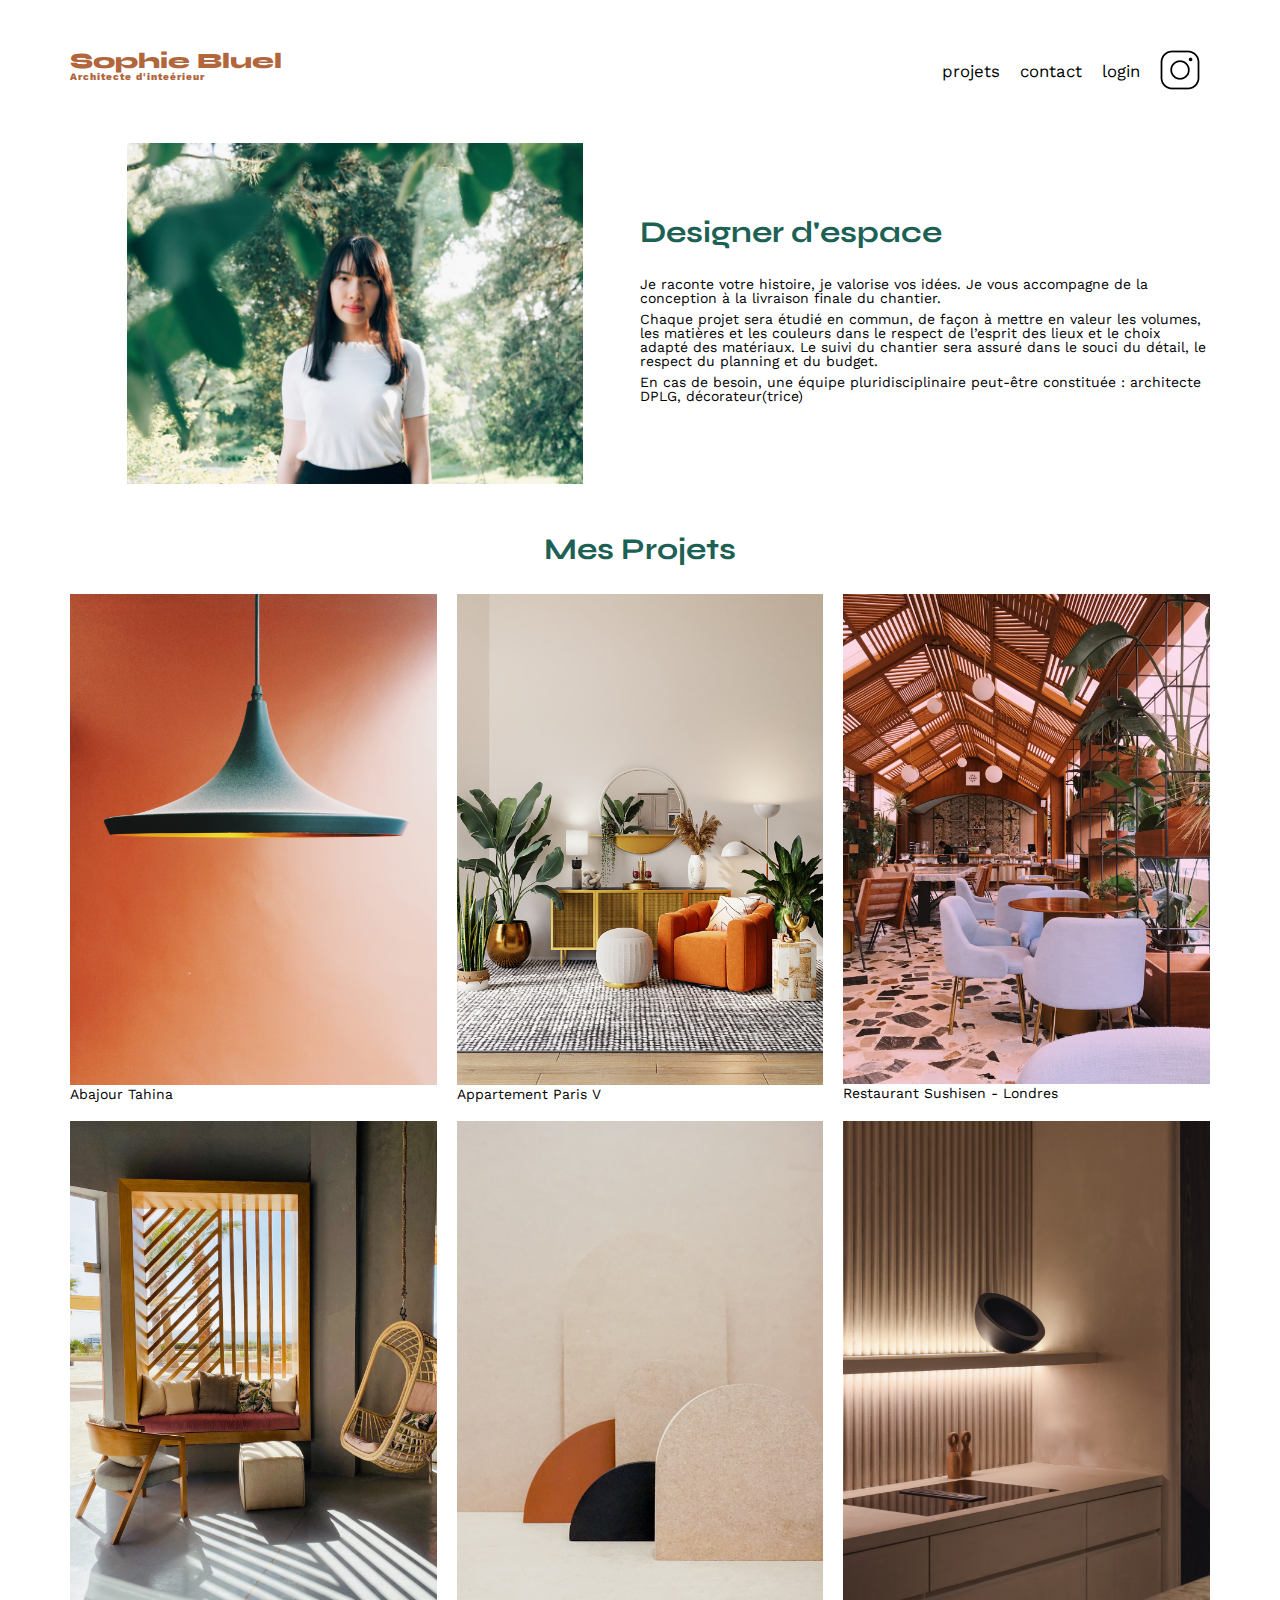
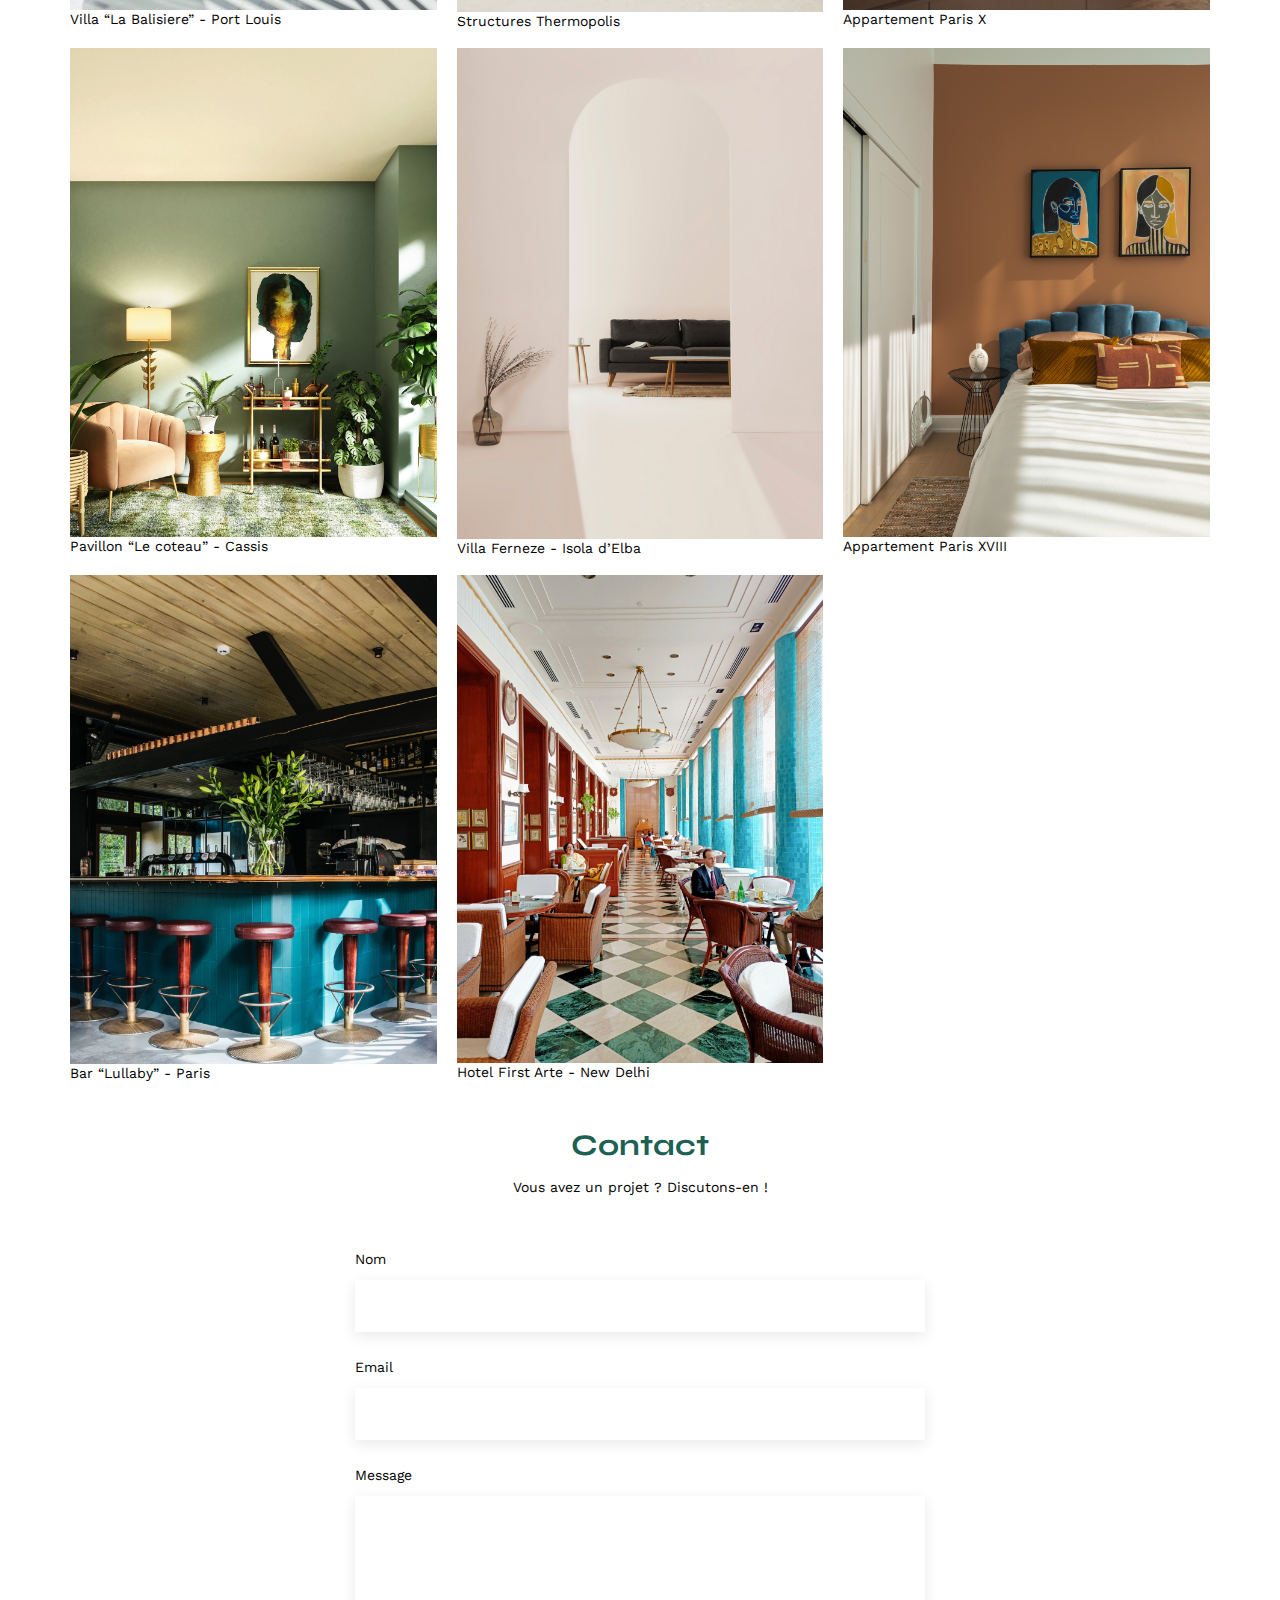
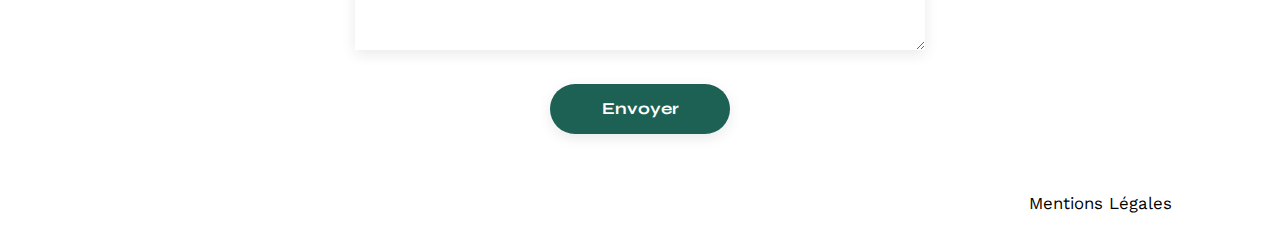
==== FrontEnd/index.html @ 5896e0c4 "Documentation original" ====
<!DOCTYPE html>
<html lang="fr">
<head>
	<meta charset="UTF-8">
	<title>Sophie Bluel - Architecte d'intérieur</title>
	<meta name="viewport" content="width=device-width, initial-scale=1.0">
	<link rel="preconnect" href="https://fonts.googleapis.com">
	<link rel="preconnect" href="https://fonts.gstatic.com" crossorigin>
	<link href="https://fonts.googleapis.com/css2?family=Syne:wght@700;800&family=Work+Sans&display=swap" rel="stylesheet">
	<meta name="description" content="">
	<link rel="stylesheet" href="./assets/style.css">
</head>
<body>
<header>
	<h1>Sophie Bluel <span>Architecte d'inteérieur</span></h1>
	<nav>
		<ul>
			<li>projets</li>
			<li>contact</li>
			<li>login</li>
			<li><img src="./assets/icons/instagram.png" alt="Instagram"></li>
		</ul>
	</nav>
</header>
<main>
	<section id="introduction">
		<figure>
			<img src="./assets/images/sophie-bluel.png" alt="">
		</figure>
		<article>
			<h2>Designer d'espace</h2>
			<p>Je raconte votre histoire, je valorise vos idées. Je vous accompagne de la conception à la livraison finale du chantier.</p>
			<p>Chaque projet sera étudié en commun, de façon à mettre en valeur les volumes, les matières et les couleurs dans le respect de l’esprit des lieux et le choix adapté des matériaux. Le suivi du chantier sera assuré dans le souci du détail, le respect du planning et du budget.</p>
			<p>En cas de besoin, une équipe pluridisciplinaire peut-être constituée : architecte DPLG, décorateur(trice)</p>
		</article>
	</section>
	<section id="portfolio">
		<h2>Mes Projets</h2>
		<div class="gallery">
			<figure>
				<img src="assets/images/abajour-tahina.png" alt="Abajour Tahina">
				<figcaption>Abajour Tahina</figcaption>
			</figure>
			<figure>
				<img src="assets/images/appartement-paris-v.png" alt="Appartement Paris V">
				<figcaption>Appartement Paris V</figcaption>
			</figure>
			<figure>
				<img src="assets/images/restaurant-sushisen-londres.png" alt="Restaurant Sushisen - Londres">
				<figcaption>Restaurant Sushisen - Londres</figcaption>
			</figure>
			<figure>
				<img src="assets/images/la-balisiere.png" alt="Villa “La Balisiere” - Port Louis">
				<figcaption>Villa “La Balisiere” - Port Louis</figcaption>
			</figure>
			<figure>
				<img src="assets/images/structures-thermopolis.png" alt="Structures Thermopolis">
				<figcaption>Structures Thermopolis</figcaption>
			</figure>
			<figure>
				<img src="assets/images/appartement-paris-x.png" alt="Appartement Paris X">
				<figcaption>Appartement Paris X</figcaption>
			</figure>
			<figure>
				<img src="assets/images/le-coteau-cassis.png" alt="Pavillon “Le coteau” - Cassis">
				<figcaption>Pavillon “Le coteau” - Cassis</figcaption>
			</figure>
			<figure>
				<img src="assets/images/villa-ferneze.png" alt="Villa Ferneze - Isola d’Elba">
				<figcaption>Villa Ferneze - Isola d’Elba</figcaption>
			</figure>
			<figure>
				<img src="assets/images/appartement-paris-xviii.png" alt="Appartement Paris XVIII">
				<figcaption>Appartement Paris XVIII</figcaption>
			</figure>
			<figure>
				<img src="assets/images/bar-lullaby-paris.png" alt="Bar “Lullaby” - Paris">
				<figcaption>Bar “Lullaby” - Paris</figcaption>
			</figure>
			<figure>
				<img src="assets/images/hotel-first-arte-new-delhi.png" alt="Hotel First Arte - New Delhi">
				<figcaption>Hotel First Arte - New Delhi</figcaption>
			</figure>
		</div>
	</section>
	<section id="contact">
		<h2>Contact</h2>
		<p>Vous avez un projet ? Discutons-en !</p>
		<form action="#" method="post">
			<label for="name">Nom</label>
			<input type="text" name="name" id="name">
			<label for="email">Email</label>
			<input type="email" name="email" id="email">
			<label for="message">Message</label>
			<textarea name="message" id="message" cols="30" rows="10"></textarea>
			<input type="submit" value="Envoyer">
		</form>
	</section>
</main>

<footer>
	<nav>
		<ul>
			<li>Mentions Légales</li>
		</ul>
	</nav>
</footer>
</body>
</html>
---- FrontEnd/assets/style.css ----
/* http://meyerweb.com/eric/tools/css/reset/
   v2.0 | 20110126
   License: none (public domain)
*/

html, body, div, span, applet, object, iframe,
h1, h2, h3, h4, h5, h6, p, blockquote, pre,
a, abbr, acronym, address, big, cite, code,
del, dfn, em, img, ins, kbd, q, s, samp,
small, strike, strong, sub, sup, tt, var,
b, u, i, center,
dl, dt, dd, ol, ul, li,
fieldset, form, label, legend,
table, caption, tbody, tfoot, thead, tr, th, td,
article, aside, canvas, details, embed,
figure, figcaption, footer, header, hgroup,
menu, nav, output, ruby, section, summary,
time, mark, audio, video {
	margin: 0;
	padding: 0;
	border: 0;
	font-size: 100%;
	font: inherit;
	vertical-align: baseline;
}
/* HTML5 display-role reset for older browsers */
article, aside, details, figcaption, figure,
footer, header, hgroup, menu, nav, section {
	display: block;
}
body {
	line-height: 1;
}
ol, ul {
	list-style: none;
}
blockquote, q {
	quotes: none;
}
blockquote:before, blockquote:after,
q:before, q:after {
	content: '';
	content: none;
}
table {
	border-collapse: collapse;
	border-spacing: 0;
}
/** end reset css**/
body {
	max-width: 1140px;
	margin:auto;
	font-family: 'Work Sans' ;
	font-size: 14px;
}
header {
	display: flex;
	justify-content: space-between;
	margin: 50px 0
}
section {
	margin: 50px 0
}

h1{
	display: flex;
	flex-direction: column;
	font-family: 'Syne';
	font-size: 22px;
	font-weight: 800;
	color: #B1663C
}

h1 > span {
	font-family: 'Work Sans';
	font-size:10px;
	letter-spacing: 0.1em;
;
}

h2{
	font-family: 'Syne';
	font-weight: 700;
	font-size: 30px;
	color: #1D6154
}
nav ul {
	display: flex;
	align-items: center;
	list-style-type: none;

}
nav li {
	padding: 0 10px;
	font-size: 1.2em;
}

li:hover {
	color: #B1663C;
}
#introduction {
	display: flex;
	align-items: center;
}
#introduction figure {
	flex: 1
}
#introduction img {
	display: block;
	margin: auto;
	width: 80%;
}

#introduction article {
	flex: 1
}
#introduction h2 {
	margin-bottom: 1em;
}

#introduction p {
	margin-bottom: 0.5em;
}
#portfolio h2 {
	text-align: center;
	margin-bottom: 1em;
}
.gallery {
	width: 100%;
	display: grid;
	grid-template-columns: 1fr 1fr 1fr;
	grid-column-gap: 20px;
	grid-row-gap: 20px;
}

.gallery img {
	width: 100%;

}
#contact {
	width: 50%;
margin: auto;
}
#contact > * {
	text-align: center;

}
#contact h2{
	margin-bottom: 20px;
}
#contact form {
	text-align: left;
	margin-top:30px;
	display: flex;
	flex-direction: column;
}

#contact input {
	height: 50px;
	font-size: 1.2em;
	border: none;
	box-shadow: 0px 4px 14px rgba(0, 0, 0, 0.09);
}
#contact label {
	margin: 2em 0 1em 0;
}
#contact textarea {
	border: none;
	box-shadow: 0px 4px 14px rgba(0, 0, 0, 0.09);
}

input[type="submit"]{
	font-family: 'Syne';
	font-weight: 700;
	color: white;
	background-color: #1D6154;
	margin : 2em auto ;
	width: 180px;
	text-align: center;
	border-radius: 60px ;
}

footer nav ul {
	display: flex;
	justify-content: flex-end;
	margin: 2em
}
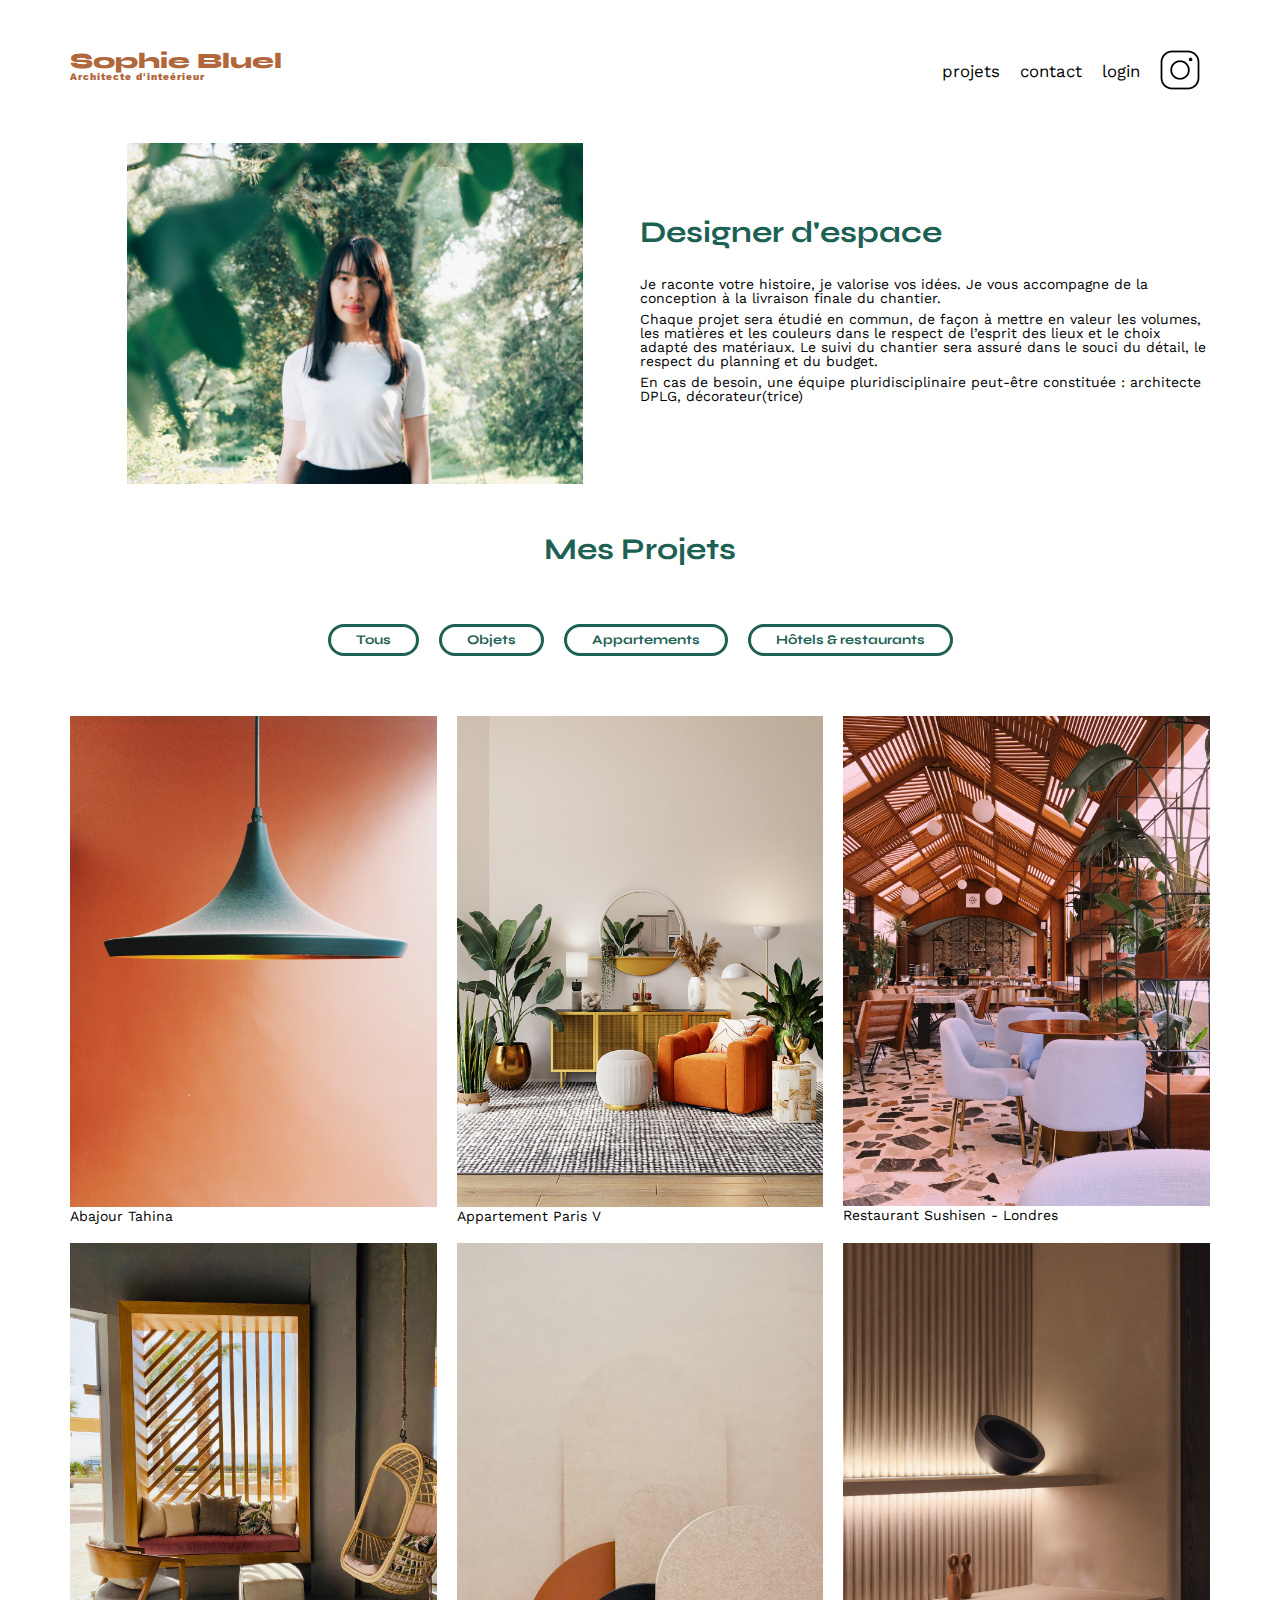
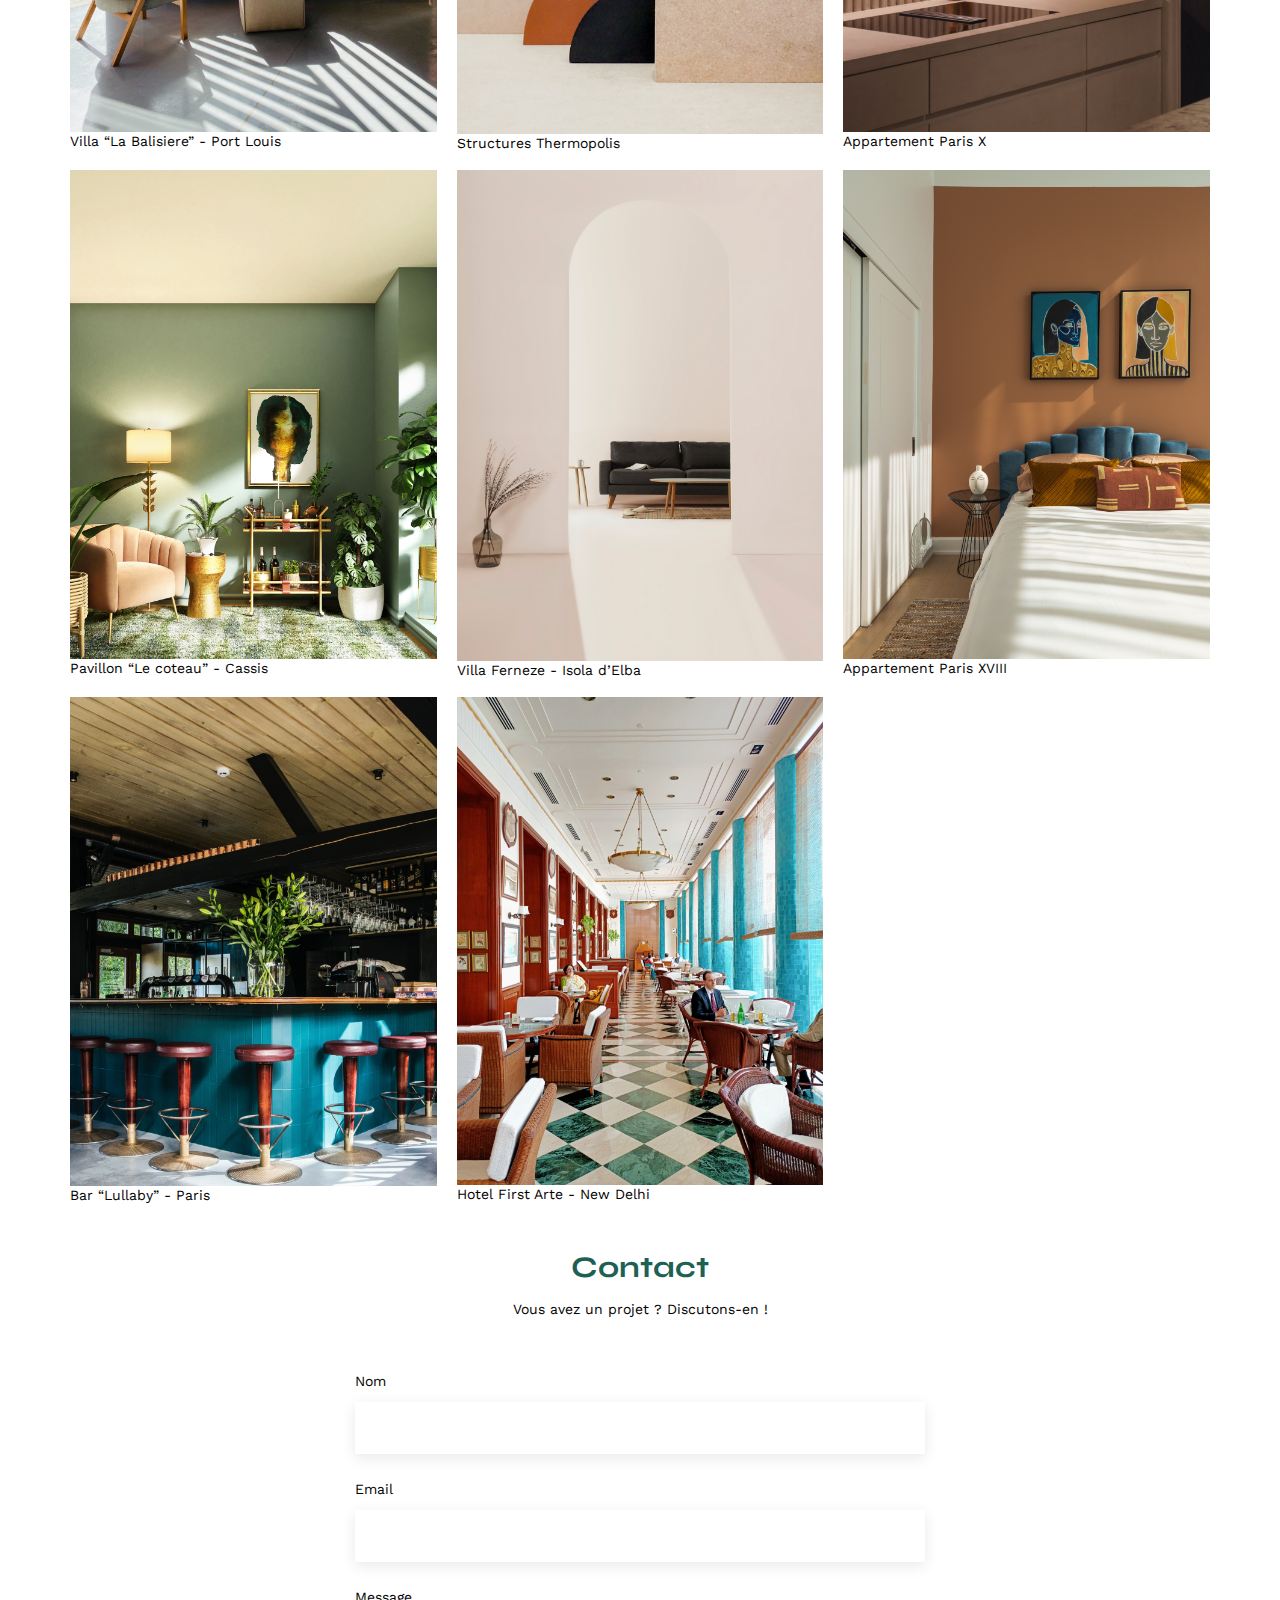
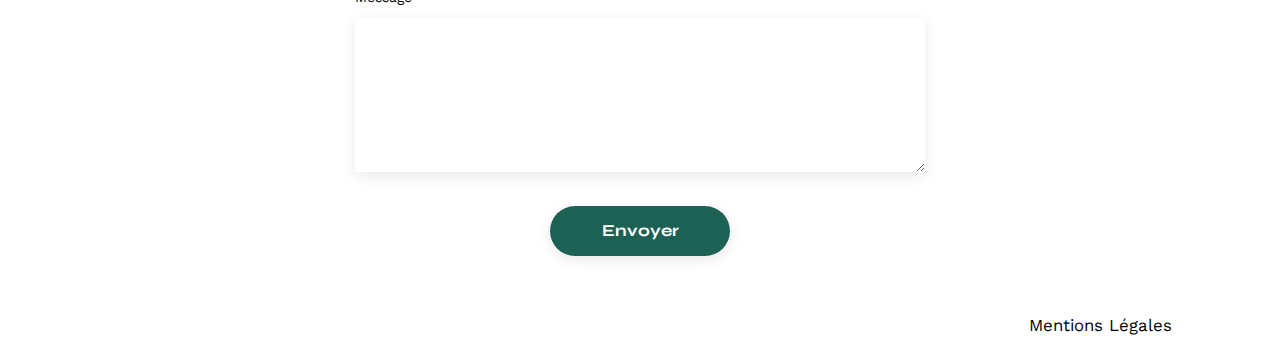
==== commit d8c69bf8: "Filtres index html et css + login js (pas fonctionnel encore)" ====
--- a/FrontEnd/index.html
+++ b/FrontEnd/index.html
@@ -17,7 +17,7 @@
 		<ul>
 			<li>projets</li>
 			<li>contact</li>
-			<li>login</li>
+			<li><a href= "connexion.html">login</a></li>
 			<li><img src="./assets/icons/instagram.png" alt="Instagram"></li>
 		</ul>
 	</nav>
@@ -36,6 +36,12 @@
 	</section>
 	<section id="portfolio">
 		<h2>Mes Projets</h2>
+		<div class="filtres">
+			<button class="btn-tous">Tous</button>
+			<button class="btn-objets">Objets</button>
+			<button class="btn-appartements">Appartements</button>
+			<button class="btn-hotel">Hôtels & restaurants</button>
+		</div>
 		<div class="gallery">
 			<figure>
 				<img src="assets/images/abajour-tahina.png" alt="Abajour Tahina">
--- a/FrontEnd/assets/style.css
+++ b/FrontEnd/assets/style.css
@@ -95,6 +95,11 @@
 	font-size: 1.2em;
 }
 
+nav li a {
+	text-decoration: none;
+	color:black;
+}
+
 li:hover {
 	color: #B1663C;
 }
@@ -186,3 +191,70 @@
 	margin: 2em
 }
 
+/* filtres */
+
+.filtres{
+	display: flex;
+	flex-direction: row;
+	justify-content: center;
+	margin: 50px 0 50px 0;
+}
+
+.filtres button {
+	margin: 10px;
+	background-color: white;
+	border:#1D6154 solid;
+	color:#1D6154;
+	padding: 5px 25px 5px 25px;
+	border-radius: 90px;
+	font-weight: bold;
+	font-family: syne;
+}
+
+.filtres button:hover {
+	background-color:#1D6154;
+	cursor: pointer;
+	color:#FFFFFF
+}
+
+/* page de log in */
+
+.log-in {
+	display: flex;
+	flex-direction: column;
+	justify-content: center;
+	align-items: center;
+	font-weight: bold;
+	margin-bottom: 180px;
+}
+
+.inputs {
+	margin-top: 30px;
+}
+
+.inputs input {
+	padding: 10px 90px 10px 90px;
+	margin: 10px 0 30px 0;
+	border-color: #FFFFFF;
+	border-width: 0;
+	box-shadow: rgba(0, 0, 0, 0.24) 0px 3px 8px;
+}
+
+.btn-connexion {
+	background-color: #1D6154;
+	color:#FFFFFF;
+	font-weight: bold;
+	font-family: syne;
+	padding: 10px 35px 10px 35px;
+	border-radius: 25px;
+	border-width: 0;
+	margin-bottom: 10px;
+}
+
+.btn-connexion:hover {
+	cursor: pointer;
+}
+
+.log-in a {
+	color:black;
+}
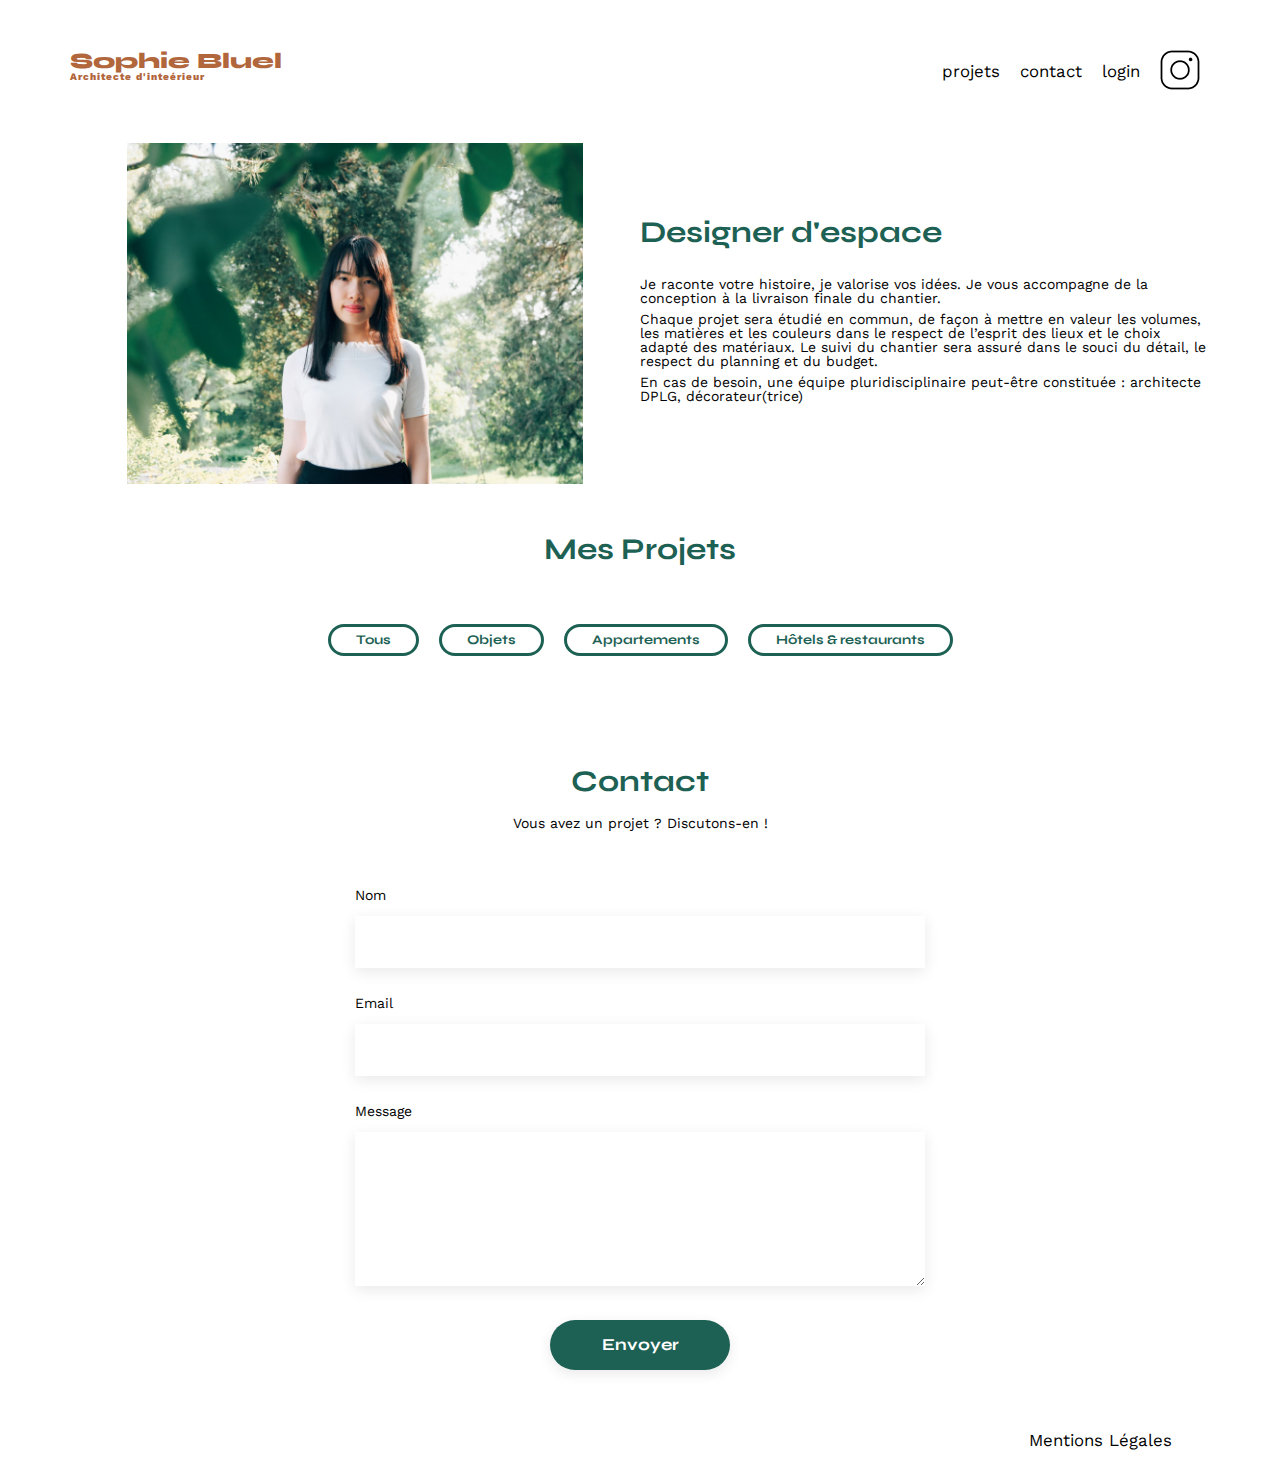
==== commit 7683a8c1: "Login fonctionnel  + récuperation éléments depuis API avec js + effacement HTML" ====
--- a/FrontEnd/index.html
+++ b/FrontEnd/index.html
@@ -43,50 +43,7 @@
 			<button class="btn-hotel">Hôtels & restaurants</button>
 		</div>
 		<div class="gallery">
-			<figure>
-				<img src="assets/images/abajour-tahina.png" alt="Abajour Tahina">
-				<figcaption>Abajour Tahina</figcaption>
-			</figure>
-			<figure>
-				<img src="assets/images/appartement-paris-v.png" alt="Appartement Paris V">
-				<figcaption>Appartement Paris V</figcaption>
-			</figure>
-			<figure>
-				<img src="assets/images/restaurant-sushisen-londres.png" alt="Restaurant Sushisen - Londres">
-				<figcaption>Restaurant Sushisen - Londres</figcaption>
-			</figure>
-			<figure>
-				<img src="assets/images/la-balisiere.png" alt="Villa “La Balisiere” - Port Louis">
-				<figcaption>Villa “La Balisiere” - Port Louis</figcaption>
-			</figure>
-			<figure>
-				<img src="assets/images/structures-thermopolis.png" alt="Structures Thermopolis">
-				<figcaption>Structures Thermopolis</figcaption>
-			</figure>
-			<figure>
-				<img src="assets/images/appartement-paris-x.png" alt="Appartement Paris X">
-				<figcaption>Appartement Paris X</figcaption>
-			</figure>
-			<figure>
-				<img src="assets/images/le-coteau-cassis.png" alt="Pavillon “Le coteau” - Cassis">
-				<figcaption>Pavillon “Le coteau” - Cassis</figcaption>
-			</figure>
-			<figure>
-				<img src="assets/images/villa-ferneze.png" alt="Villa Ferneze - Isola d’Elba">
-				<figcaption>Villa Ferneze - Isola d’Elba</figcaption>
-			</figure>
-			<figure>
-				<img src="assets/images/appartement-paris-xviii.png" alt="Appartement Paris XVIII">
-				<figcaption>Appartement Paris XVIII</figcaption>
-			</figure>
-			<figure>
-				<img src="assets/images/bar-lullaby-paris.png" alt="Bar “Lullaby” - Paris">
-				<figcaption>Bar “Lullaby” - Paris</figcaption>
-			</figure>
-			<figure>
-				<img src="assets/images/hotel-first-arte-new-delhi.png" alt="Hotel First Arte - New Delhi">
-				<figcaption>Hotel First Arte - New Delhi</figcaption>
-			</figure>
+			
 		</div>
 	</section>
 	<section id="contact">
@@ -111,5 +68,6 @@
 		</ul>
 	</nav>
 </footer>
+<script src="projets.js"></script>
 </body>
 </html>
